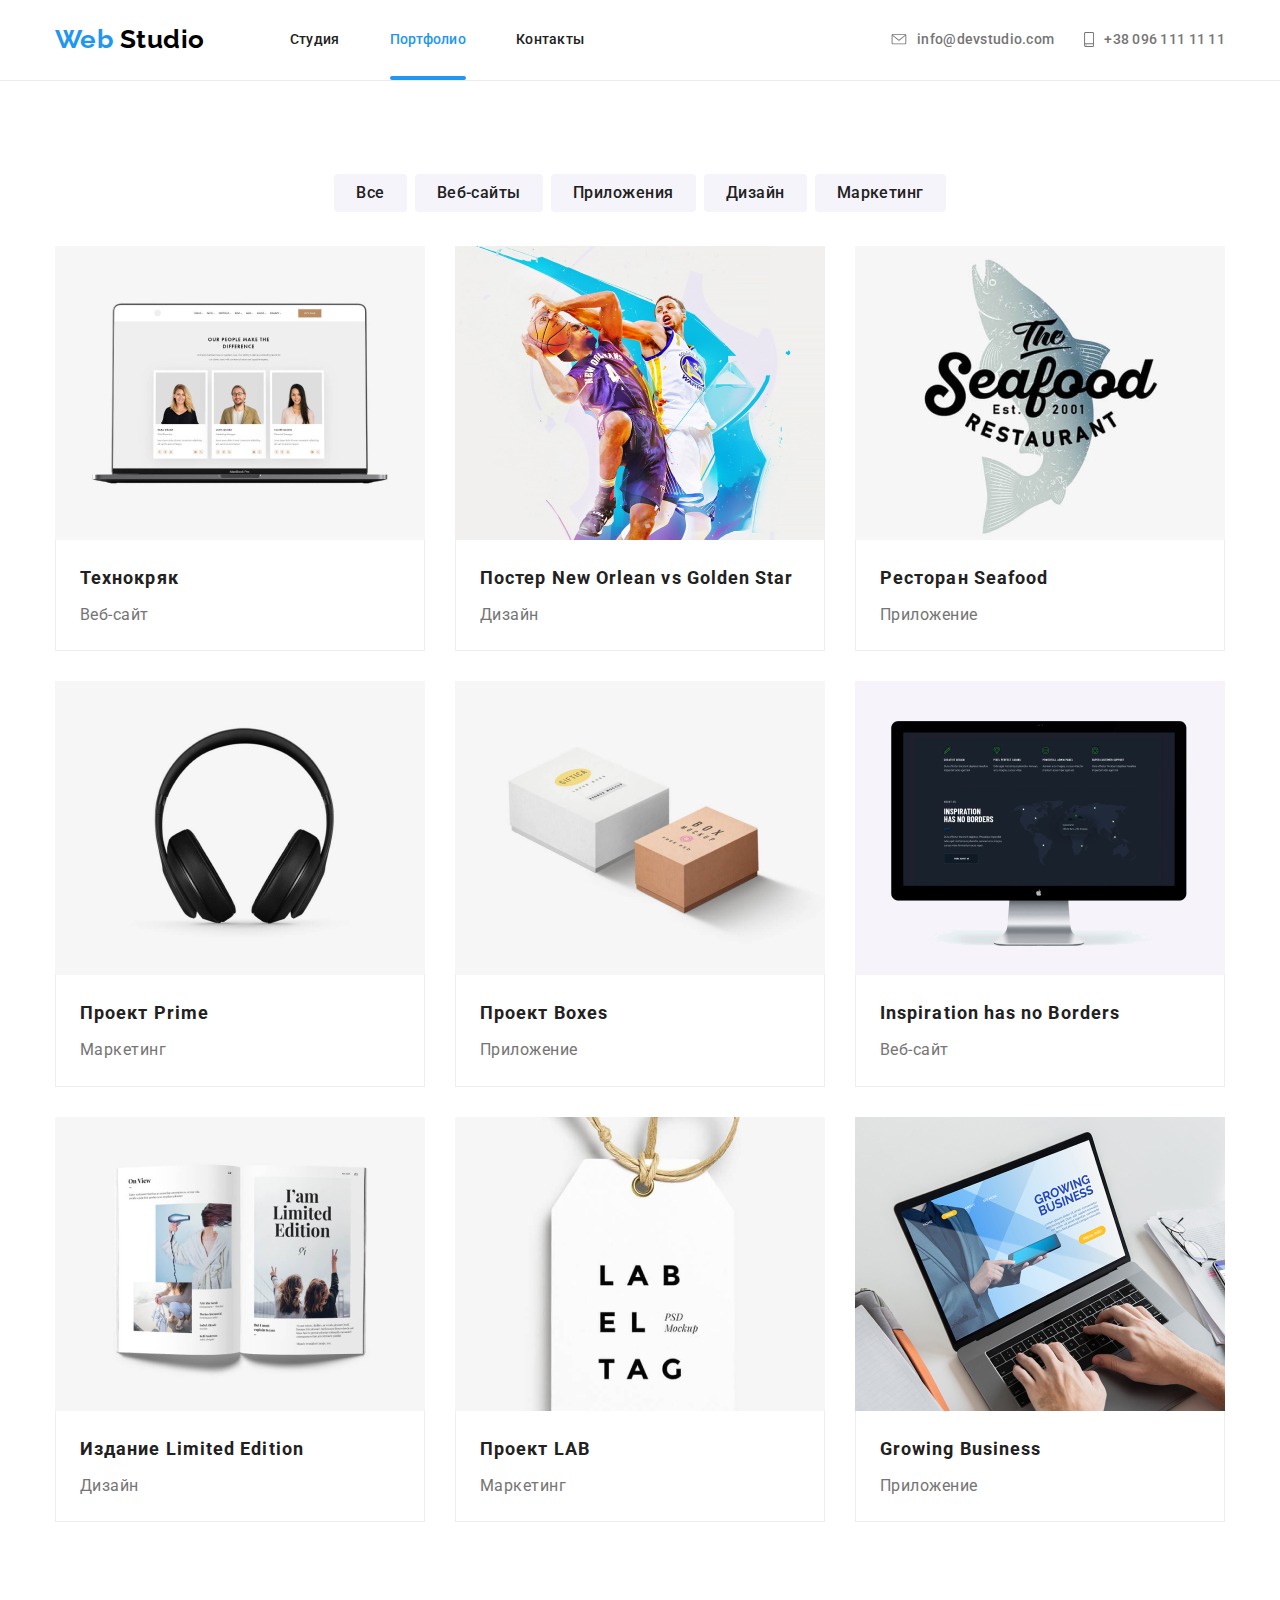
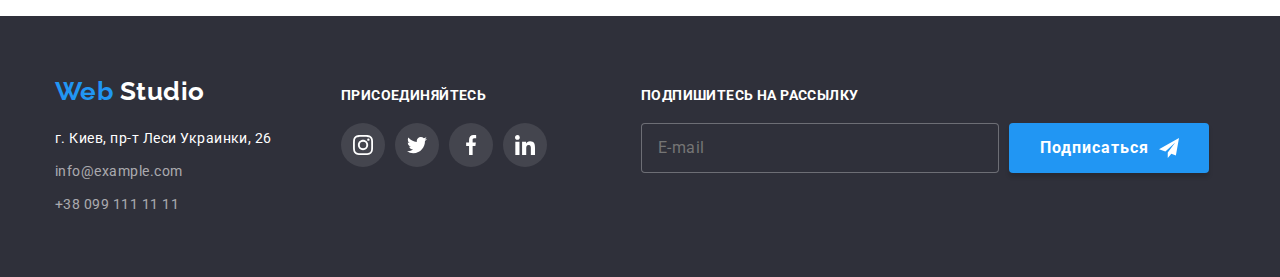
==== portfolio.html @ 64a7876f "Добавляет файлы проекта" ====
<!DOCTYPE html>
<html lang="ru">
  <head>
    <meta charset="UTF-8" />
    <meta name="viewport" content="width=device-width, initial-scale=1.0" />
    <title lang="en">Markup homework6</title>
    <link
      href="https://fonts.googleapis.com/css2?family=Raleway:wght@700&family=Roboto:wght@400;500;700;900&display=swap"
      rel="stylesheet"
    />
    <link
      rel="stylesheet"
      href="https://cdnjs.cloudflare.com/ajax/libs/modern-normalize/0.6.0/modern-normalize.min.css"
    />
    <link rel="stylesheet" href="css/styles.css" />
  </head>
  <body>
    <!-- Шапка -->
    <header class="head">
      <div class="container section">
        <nav class="main-nav">
          <a href="./index.html" class="logo-head"
            ><span class="logo-decoration">Web</span> Studio</a
          >
          <ul class="menunav list">
            <li class="item">
              <a href="./index.html" class="menunav-links link">Студия</a>
            </li>
            <li class="item">
              <a href="./portfolio.html" class="menunav-links current link"
                >Портфолио</a
              >
            </li>
            <li class="item">
              <a href="" class="menunav-links link">Контакты</a>
            </li>
          </ul>
        </nav>
        <div class="header-util">
          <address class="contacts list">
            <ul class="contacts-list list">
              <li class="contacts-list-item">
                <a
                  class="contacts-links evenlope"
                  href="mailto:info@devstudio.com"
                  lang="en"
                  ><svg class="icon-envelope" width="16" height="11">
                    <use href="./images/sprite.svg#icon-envelope"></use>
                  </svg>
                  info@devstudio.com</a
                >
              </li>
              <li class="contacts-list-item">
                <a class="contacts-links smartphone" href="tel:=380961111111"
                  ><svg class="icon-smartphone" width="10" height="15">
                    <use href="./images/sprite.svg#icon-smartphone"></use>
                  </svg>
                  +38 096 111 11 11</a
                >
              </li>
            </ul>
          </address>
        </div>
      </div>
    </header>

    <main>
      <!--Портфолио-->
      <!-- Набор кнопок фильтра -->
      <section class="portfolio-section container">
        <h1 hidden>Портфолио</h1>
        <ul class="filter-list list">
          <li class="filter-list-item">
            <button type="button" class="button-filter-secondary">Все</button>
          </li>
          <li class="filter-list-item">
            <button type="button" class="button-filter-secondary">
              Веб-сайты
            </button>
          </li>
          <li class="filter-list-item">
            <button type="button" class="button-filter-secondary">
              Приложения
            </button>
          </li>
          <li class="filter-list-item">
            <button type="button" class="button-filter-secondary">
              Дизайн
            </button>
          </li>
          <li class="filter-list-item">
            <button type="button" class="button-filter-secondary">
              Маркетинг
            </button>
          </li>
        </ul>
        <!-- Карточки портфолио -->
        <ul class="portfolio list">
          <li class="portfolio-item">
            <a class="portfolio-item-link" href=""
              ><div class="portfolio-item-img-description">
                <img
                  class="portfolio-item-img"
                  src="./images/portfolio/project1.jpg"
                  alt="Изображение ноутбука"
                  width="370"
                  height="294"
                />
                <p class="portfolio-description">
                  Технокряк это современная площадка распространения
                  коронавируса. Компании используют эту платформу для цифрового
                  шпионажа и атак на защищённые сервера конкурентов.
                </p>
              </div>
              <div class="border-box">
                <h2 class="portfolio-title">Технокряк</h2>
                <p class="portfolio-text">Веб-сайт</p>
              </div>
            </a>
          </li>
          <li class="portfolio-item">
            <a class="portfolio-item-link" href=""
              ><div class="portfolio-item-img-description">
                <img
                  class="portfolio-item-img"
                  src="./images/portfolio/project2.jpg"
                  alt="Постер с баскетболистами"
                  width="370"
                  height="294"
                />
                <p class="portfolio-description">
                  Технокряк это современная площадка распространения
                  коронавируса. Компании используют эту платформу для цифрового
                  шпионажа и атак на защищённые сервера конкурентов.
                </p>
              </div>

              <div class="border-box">
                <h2 class="portfolio-title">
                  Постер <span lang="en">New Orlean vs Golden Star</span>
                </h2>
                <p class="portfolio-text">Дизайн</p>
              </div>
            </a>
          </li>
          <li class="portfolio-item">
            <a class="portfolio-item-link" href="">
              <div class="portfolio-item-img-description">
                <img
                  class="portfolio-item-img"
                  src="./images/portfolio/project3.jpg"
                  alt="Лого рыбного ресторана"
                  width="370"
                  height="294"
                />
                <p class="portfolio-description">
                  Технокряк это современная площадка распространения
                  коронавируса. Компании используют эту платформу для цифрового
                  шпионажа и атак на защищённые сервера конкурентов.
                </p>
              </div>

              <div class="border-box">
                <h2 class="portfolio-title">
                  Ресторан <span lang="en">Seafood</span>
                </h2>
                <p class="portfolio-text">Приложение</p>
              </div>
            </a>
          </li>
          <li class="portfolio-item">
            <a class="portfolio-item-link" href=""
              ><div class="portfolio-item-img-description">
                <img
                  class="portfolio-item-img"
                  src="./images/portfolio/project4.jpg"
                  alt="Изображение наушников"
                  width="370"
                  height="294"
                />
                <p class="portfolio-description">
                  Технокряк это современная площадка распространения
                  коронавируса. Компании используют эту платформу для цифрового
                  шпионажа и атак на защищённые сервера конкурентов.
                </p>
              </div>
              <div class="border-box">
                <h2 class="portfolio-title">
                  Проект <span lang="en">Prime</span>
                </h2>
                <p class="portfolio-text">Маркетинг</p>
              </div>
            </a>
          </li>
          <li class="portfolio-item">
            <a class="portfolio-item-link" href=""
              ><div class="portfolio-item-img-description">
                <img
                  class="portfolio-item-img"
                  src="./images/portfolio/project5.jpg"
                  alt="Изображение коробок"
                  width="370"
                  height="294"
                />
                <p class="portfolio-description">
                  Технокряк это современная площадка распространения
                  коронавируса. Компании используют эту платформу для цифрового
                  шпионажа и атак на защищённые сервера конкурентов.
                </p>
              </div>

              <div class="border-box">
                <h2 class="portfolio-title">
                  Проект <span lang="en">Boxes</span>
                </h2>
                <p class="portfolio-text">Приложение</p>
              </div>
            </a>
          </li>
          <li class="portfolio-item">
            <a class="portfolio-item-link" href=""
              ><div class="portfolio-item-img-description">
                <img
                  class="portfolio-item-img"
                  src="./images/portfolio/project6.jpg"
                  alt="Изображение монитора"
                  width="370"
                  height="294"
                />
                <p class="portfolio-description">
                  Технокряк это современная площадка распространения
                  коронавируса. Компании используют эту платформу для цифрового
                  шпионажа и атак на защищённые сервера конкурентов.
                </p>
              </div>
              <div class="border-box">
                <h2 class="portfolio-title">
                  <span lang="en">Inspiration has no Borders</span>
                </h2>
                <p class="portfolio-text">Веб-сайт</p>
              </div>
            </a>
          </li>
          <li class="portfolio-item">
            <a class="portfolio-item-link" href=""
              ><div class="portfolio-item-img-description">
                <img
                  class="portfolio-item-img"
                  src="./images/portfolio/project7.jpg"
                  alt="Изображение журнала"
                  width="370"
                  height="294"
                />
                <p class="portfolio-description">
                  Технокряк это современная площадка распространения
                  коронавируса. Компании используют эту платформу для цифрового
                  шпионажа и атак на защищённые сервера конкурентов.
                </p>
              </div>

              <div class="border-box">
                <h2 class="portfolio-title">
                  Издание <span lang="en">Limited Edition</span>
                </h2>
                <p class="portfolio-text">Дизайн</p>
              </div>
            </a>
          </li>
          <li class="portfolio-item">
            <a class="portfolio-item-link" href=""
              ><div class="portfolio-item-img-description">
                <img
                  class="portfolio-item-img"
                  src="./images/portfolio/project8.jpg"
                  alt="Изображение ярлыка"
                  width="370"
                  height="294"
                />
                <p class="portfolio-description">
                  Технокряк это современная площадка распространения
                  коронавируса. Компании используют эту платформу для цифрового
                  шпионажа и атак на защищённые сервера конкурентов.
                </p>
              </div>

              <div class="border-box">
                <h2 class="portfolio-title">
                  Проект <span lang="en">LAB</span>
                </h2>
                <p class="portfolio-text">Маркетинг</p>
              </div>
            </a>
          </li>
          <li class="portfolio-item">
            <a class="portfolio-item-link" href=""
              ><div class="portfolio-item-img-description">
                <img
                  class="portfolio-item-img"
                  src="./images/portfolio/project9.jpg"
                  alt="Человек печатающий на ноутбуке"
                  width="370"
                  height="294"
                />
                <p class="portfolio-description">
                  Технокряк это современная площадка распространения
                  коронавируса. Компании используют эту платформу для цифрового
                  шпионажа и атак на защищённые сервера конкурентов.
                </p>
              </div>

              <div class="border-box">
                <h2 class="portfolio-title">
                  <span lang="en">Growing Business</span>
                </h2>
                <p class="portfolio-text">Приложение</p>
              </div>
            </a>
          </li>
        </ul>
      </section>
    </main>
    <!--Футтер-->
    <footer class="footer">
      <div class="footer-nav container section">
        <div class="footer-contacts-block">
          <a href="./index.html" class="logo-footer"
            ><span class="logo-decoration">Web</span> Studio</a
          >
          <address class="contacts-footer">
            <ul class="contacts-footer-list list">
              <li class="contacts-footer-list-item">
                <a href="https://goo.gl/maps/6xq8Gzf84UrhbULt7" class="map-link"
                  >г. Киев, пр-т Леси Украинки, 26</a
                >
              </li>
              <li class="contacts-footer-list-item">
                <a href="mailto:info@example.com" class="mail-footer"
                  >info@example.com</a
                >
              </li>
              <li class="contacts-footer-list-item">
                <a href="tel:+380991111111" class="phone-footer"
                  >+38 099 111 11 11</a
                >
              </li>
            </ul>
          </address>
        </div>
        <div class="join_us">
          <b class="join_us-title">ПРИСОЕДИНЯЙТЕСЬ</b>
          <ul class="footer-socials list">
            <li class="footer-socials-item">
              <a
                class="footer-socials-item-link"
                href=""
                aria-label="Иконка инстаграма"
                ><svg class="icon_footer">
                  <use href="./images/sprite.svg#icon-insta_footer"></use>
                </svg>
              </a>
            </li>
            <li class="footer-socials-item">
              <a
                class="footer-socials-item-link"
                href=""
                aria-label="Иконка твиттера"
                ><svg class="icon_footer">
                  <use href="./images/sprite.svg#icon-twitter_footer"></use>
                </svg>
              </a>
            </li>
            <li class="footer-socials-item">
              <a
                class="footer-socials-item-link"
                href=""
                aria-label="Иконка фейсбука"
                ><svg class="icon_footer">
                  <use href="./images/sprite.svg#icon-facebook"></use>
                </svg>
              </a>
            </li>
            <li class="footer-socials-item">
              <a
                class="footer-socials-item-link"
                href=""
                aria-label="Иконка линкедина"
                ><svg class="icon_footer">
                  <use href="./images/sprite.svg#icon-linkedin_footer"></use>
                </svg>
              </a>
            </li>
          </ul>
        </div>
        <div class="subscribe">
          <b class="subscribe-title">Подпишитесь на рассылку</b>
          <div class="form-field">
            <form action="">
              <input
                class="form-field-input"
                type="email"
                name="email"
                placeholder="E-mail"
              /><label for=""></label>
            </form>
            <button type="submit" class="button-footer">
              Подписаться<svg class="icon-icon_send">
                <use href="./images/sprite.svg#icon-icon_send"></use>
              </svg>
            </button>
          </div>
        </div>
      </div>
    </footer>
  </body>
</html>
---- css/styles.css ----
html {
  box-sizing: border-box;
}

*,
*::before,
*::after {
  box-sizing: inherit;
}

:root {
  --main-font: 'Roboto', sans-serif;
  --second-font: 'Raleway', sans-serif;
  --primary-text-color: #757575;
  --primary-title-color: #212121;
  --accent-color: #2196f3;
  --primary-white-color: #ffffff;
  --footer-background-color: #2f303a;
  --secondary-white-color: #f5f4fa;
  --main-black-color: #000000;
  --footer-links-color: rgba(255, 255, 255, 0.6);
  --secondaty-accent-color: #188ce8;
  --text-background-color: rgba(47, 48, 58, 0.8);
  --socials-main-color: #afb1b8;
  --primary-background-color: #e5e5e5;
  --portfolio-card-border-color: #eeeeee;
  --hero-gradient-color: rgba(47, 48, 58, 0.8);
  --header-border-color: #ececec;

  --max-width: 1200px;
}

body {
  background-color: var(--primary-white-color);
  color: var(--primary-text-color);
  font-family: var(--main-font);
  letter-spacing: 0.03em;
}

/* обнуление стилей */

a:active,
a:focus {
  outline: none;
}

input,
textarea,
button {
  outline: none;
}
input:active,
textarea:active {
  outline: none;
}
:focus {
  outline: none;
}

h1,
h2,
h3,
h4,
h5,
h6,
p {
  padding: 0;
  margin: 0;
}

img {
  display: block;
  max-width: 100%;
  height: auto;
}

.list {
  list-style: none;
  margin: 0px;
  padding: 0px;
}
.link {
  text-decoration: none;
  display: block;
}

textarea {
  resize: none;
}

label {
  display: block;
}

/* Контейнер */
.container {
  width: 1200px;
  margin-left: auto;
  margin-right: auto;
  padding-left: 15px;
  padding-right: 15px;
}
/* cекция */
.section {
  padding-top: 94px;
  padding-bottom: 94px;

  margin-left: auto;
  margin-right: auto;
}

/* оформление шапки */

.logo-head,
.logo-decoration {
  font-family: var(--second-font);
  font-weight: bold;
  font-size: 26px;
  line-height: 1.2;
  color: var(--main-black-color);
}

.head .container {
  display: flex;
  align-items: center;
  justify-content: space-between;
}

.logo-head {
  margin-right: 85px;
}

.logo-decoration {
  color: var(--accent-color);
}

/* оформление навигации сайта */
.main-no-border {
  border: 0px;
}

header {
  color: var(--main-font-color);
  border-bottom: 1px solid var(--header-border-color);
}

header .section {
  padding-top: 0px;
  padding-bottom: 0px;
}

.main-nav,
.menunav {
  display: flex;
  align-items: center;
  /* justify-content: space-around; */
}

.menunav .item:not(:last-child) {
  margin-right: 50px;
}

.header-util {
  display: flex;
}

.contacts-list {
  display: flex;
}

.contacts-list-item:not(:last-child) {
  margin-right: 30px;
}

.menunav-links,
.contacts-links {
  position: relative;

  padding-top: 32px;
  padding-bottom: 32px;

  font-style: normal;
  color: var(--primary-title-color);
  font-weight: 500;
  font-size: 14px;
  line-height: 1.14;
  letter-spacing: 0.02em;

  transition: color 250ms cubic-bezier(0.4, 0, 0.2, 1);
}

.contacts-links {
  display: flex;
  align-items: center;
}

.icon-smartphone {
  margin-right: 10px;
  fill: var(--primary-text-color);

  transition: fill 250ms cubic-bezier(0.4, 0, 0.2, 1);
}

.icon-envelope {
  margin-right: 10px;
  fill: var(--primary-text-color);

  transition: fill 250ms cubic-bezier(0.4, 0, 0.2, 1);
}

/* Оформление интерактивных элементов */
.menunav .menunav-links:hover,
.menunav .menunav-links:focus,
.menunav .menunav-links.current,
.contacts .contacts-links:focus,
.contacts .contacts-links:hover,
.contacts-links:hover .icon-smartphone,
.contacts-links:focus .icon-smartphone,
.contacts-links:hover .icon-envelope,
.contacts-links:focus .icon-envelope {
  color: var(--accent-color);
  fill: var(--accent-color);
}

.team-socials-item-link:hover,
.team-socials-item-link:focus,
.footer-socials-item-link:hover,
.footer-socials-item-link:focus {
  background-color: var(--accent-color);
}

/* линия под активной страницей */

.current::after {
  position: absolute;
  bottom: 0;

  content: '';
  display: block;
  width: 100%;

  /* margin-top: 28px; */

  height: 4px;
  border-radius: 2px;
  background-color: var(--accent-color);
}

/* оформление списка контактов */
.contacts-links {
  color: var(--primary-text-color);
}

/* Оформление основной страницы */
/* Секция Герой */

/* Картинка Герой */
.hero {
  padding-top: 200px;
  padding-bottom: 200px;
  max-width: 1600px;
  height: 600px;
  margin-left: auto;
  margin-right: auto;
  /* text-align: center; */
  /* outline: 1px solid black; */

  background-image: linear-gradient(
      to right,
      var(--hero-gradient-color),
      var(--hero-gradient-color)
    ),
    url('../images/hero-image.jpg');
  background-size: cover;
  background-repeat: no-repeat;
  background-position: center;

  /* text-align: center; */
}

/* .hero .container {
  padding-top: 200px;
  padding-bottom: 200px;
} */

.hero .button {
  display: block;
  padding-top: 10px;
  padding-right: 32px;
  padding-bottom: 10px;
  padding-left: 32px;
  margin-right: auto;
  margin-left: auto;
  border-width: 0px;
  border-radius: 4px;

  font-weight: 700;
  font-size: 16px;
  line-height: 1.88;
  text-align: center;
  letter-spacing: 0.06em;
  background-color: var(--accent-color);
  color: var(--primary-white-color);
  box-shadow: 0px 4px 4px rgba(0, 0, 0, 0.15);
  cursor: pointer;
  transition: background-color 250ms cubic-bezier(0.4, 0, 0.2, 1);
}
.hero .button:hover,
.hero .button:focus {
  background-color: var(--secondaty-accent-color);
}

.hero-title {
  /* padding-top: 200px; */
  width: 696px;
  margin-left: auto;
  margin-right: auto;
  margin-bottom: 30px;

  font-weight: 900;
  font-size: 44px;
  line-height: 1.4;
  text-align: center;
  letter-spacing: 0.06em;
  text-transform: uppercase;
  color: #ffffff;
}

/* Модалка и бэкдроп*/

.backdrop.is-hidden {
  opacity: 0;
  visibility: hidden;
  pointer-events: none;
  transform: translateY(100%);
}

.backdrop {
  position: fixed;
  top: 0;
  left: 0;
  z-index: 9999;

  visibility: visible;
  width: 100%;
  height: 100%;
  background: rgba(0, 0, 0, 0.2);
  transform: translateY(0);

  transition: opacity 250ms cubic-bezier(0.4, 0, 0.2, 1),
    visibility 250ms cubic-bezier(0.4, 0, 0.2, 1),
    transform 550ms cubic-bezier(0.4, 0, 0.2, 1);
}

.modal {
  position: absolute;
  top: 50%;
  left: 50%;
  transform: translate(-50%, -50%);

  padding-top: 40px;
  padding-bottom: 40px;
  padding-left: 40px;
  padding-right: 40px;
  width: 528px;

  box-shadow: 0px 1px 3px rgba(0, 0, 0, 0.12), 0px 1px 1px rgba(0, 0, 0, 0.14),
    0px 2px 1px rgba(0, 0, 0, 0.2);
  border-radius: 4px;
  background-color: var(--primary-white-color);
}

.modal__invite {
  margin-bottom: 30px;

  display: block;
  font-style: normal;
  font-weight: bold;
  font-size: 20px;
  line-height: 1.15;
  text-align: center;
  letter-spacing: 0.03em;

  color: var(--primary-title-color);
}

.connection {
  display: flex;
  flex-wrap: wrap;
}

.connection__input {
  width: 448px;
  height: 40px;
  padding-left: 42px;

  border: 1px solid rgba(33, 33, 33, 0.2);
  border-radius: 4px;

  /* transition: outline-color 250ms cubic-bezier(0.4, 0, 0.2, 1); */
}

.connection__field {
  position: relative;
  margin-bottom: 28px;
}

.connection__label {
  position: absolute;
  top: 50%;
  left: 42px;
  transform: translateY(-50%);

  /* font-size: 12px;
  line-height: 1.16;
  letter-spacing: 0.01em; */

  transition: transform 250ms cubic-bezier(0.4, 0, 0.2, 1);
}

.connection__icon {
  width: 18px;
  height: 18px;
  position: absolute;
  top: 50%;
  left: 16px;
  transform: translateY(-50%);
  margin-right: 8px;
}

.connection__textarea {
  position: relative;
  margin-bottom: 28px;
}

.connection__label-textarea {
  position: absolute;
  top: 12px;
  left: 16px;

  transition: transform 250ms cubic-bezier(0.4, 0, 0.2, 1);
}

.connection__textarea-input {
  width: 448px;
  height: 120px;

  padding-left: 16px;
  padding-right: 16px;
  padding-top: 12px;
  padding-bottom: 12px;

  border: 1px solid rgba(33, 33, 33, 0.2);
  border-radius: 4px;
}

.connection__link {
  font-size: 14px;
  line-height: 1.71;

  margin-left: 4px;

  letter-spacing: 0.03em;
  text-decoration-line: underline;

  color: var(--accent-color);
}

/* .form-field-modal {
  display: flex;
  flex-wrap: nowrap;
  align-items: center;
} */

/* Чекбокс вижуали хайден */
.checkbox__input {
  position: absolute;
  width: 1px;
  height: 1px;
  margin: -1px;
  border: 0;
  padding: 0;
  overflow: hidden;
  clip: rect(0 0 0 0);
}

.checkbox {
  display: flex;
  align-items: center;

  margin-bottom: 30px;
  padding-left: 20px;

  font-size: 14px;
  line-height: 1.71;

  letter-spacing: 0.03em;
}

.checkbox__custom {
  position: absolute;
  width: 16px;
  height: 15px;
  margin-left: -20px;
  border: 2px solid var(--main-black-color);
  border-radius: 2px;
  cursor: pointer;

  transition: background-color 250ms cubic-bezier(0.4, 0, 0.2, 1);
}

.modal__button-close {
  position: absolute;
  top: 8px;
  right: 8px;

  display: flex;
  align-items: center;
  padding: 0;

  width: 30px;
  height: 30px;
  border-radius: 50%;
  background-color: var(--primary-white-color);
  border: 1px solid rgba(0, 0, 0, 0.1);
  cursor: pointer;
}

.modal__icon {
  width: 18px;
  height: 18px;
  margin: auto;

  transition: fill 250ms cubic-bezier(0.4, 0, 0.2, 1);
}

/* интерактивные элементы в модалке */

.modal__button-close:hover .modal__icon,
.modal__button-close:focus .modal__icon {
  fill: var(--accent-color);
}

.connection__input:focus-within,
.connection__textarea-input:focus-within {
  border-color: var(--accent-color);
}

.connection__field:focus-within > .connection__label,
.connection__input:not(:placeholder-shown) + .connection__label,
.connection__textarea:focus-within > .connection__label-textarea,
.connection__textarea-input:not(:placeholder-shown)
  + .connection__label-textarea {
  color: var(--accent-color);

  transform: translate(-24px, -42px);

  font-size: 12px;
  line-height: 1.16;
  letter-spacing: 0.01em;
}

.connection__textarea:focus-within > .connection__label-textarea,
.connection__textarea-input:not(:placeholder-shown)
  + .connection__label-textarea {
  color: var(--accent-color);
  transform: translate(-1px, -33px);

  font-size: 12px;
  line-height: 1.16;
  letter-spacing: 0.01em;
}

.connection__field:focus-within .connection__icon {
  fill: var(--accent-color);
}

.checkbox__input:checked + .checkbox__custom {
  background-color: var(--accent-color);
  background-image: url(../images/icon-check.svg);
  background-size: contain;
  background-repeat: no-repeat;
  border: 2px solid var(--accent-color);
  background-position: center;
}

/* Секция преимуществ */

.advantages-list {
  display: flex;
  align-items: stretch;
  flex-wrap: wrap;
}

.advantages-item {
  width: 270px;
}

.advantages-util {
  display: flex;
  height: 120px;
  background-color: var(--secondary-white-color);
  justify-content: center;
  align-items: center;
  border-radius: 4px;

  margin-bottom: 30px;
}

.icon-advantages {
  width: 70px;
  height: 70px;
}

.advantages-item:not(:last-child) {
  margin-right: 30px;
}

.advantages-title {
  margin-bottom: 10px;

  font-weight: bold;
  font-size: 14px;
  line-height: 1.14;
  text-transform: uppercase;
  color: var(--primary-title-color);
}

.advantages-text {
  font-size: 14px;
  line-height: 1.7;
  color: var(--primary-text-color);
}
/* Секция "Чем мы занимаемся */

.job.section {
  padding-top: 0px;
}

.job-list {
  display: flex;
  /* justify-content: space-between; */
}

.job-list-item:not(:last-child) {
  margin-right: 30px;
}

.job-list-item {
  position: relative;

  width: 370px;
}

.job-title {
  margin-bottom: 50px;

  font-weight: bold;
  font-size: 36px;
  line-height: 1.17;
  text-align: center;
  color: var(--primary-title-color);
}

.job-description {
  position: absolute;
  bottom: 0;

  width: 100%;
  height: 70px;

  display: inline-flex;
  justify-content: center;
  align-items: center;

  font-weight: bold;
  font-size: 14px;
  line-height: 1.14;
  text-align: center;
  text-transform: uppercase;
  color: var(--primary-white-color);
  background-color: var(--text-background-color);
}

/* Секция наша Команда */

.team.section {
  background-color: var(--secondary-white-color);
}

.container .team {
  display: flex;
}

.team-list {
  display: flex;
  /* justify-content: space-between; */
}

.team-list-item {
  padding-bottom: 24px;

  border-radius: 0px 0px 4px 4px;
  box-shadow: 0px 2px 1px rgba(0, 0, 0, 0.2), 0px 1px 1px rgba(0, 0, 0, 0.14),
    0px 1px 3px rgba(0, 0, 0, 0.12);
  background-color: var(--primary-white-color);
}

.team-list-item > img {
  margin-bottom: 30px;
}

.team-list-item:not(:last-child) {
  margin-right: 30px;
}

/* Заголовок */
.team-main-title {
  margin-bottom: 50px;

  font-weight: bold;
  font-size: 36px;
  line-height: 1.17;
  text-align: center;
  color: var(--primary-title-color);
}

/* Имена команды */
.team-title {
  margin-bottom: 10px;

  font-weight: 500;
  font-size: 16px;
  line-height: 1.19;
  text-align: center;
  color: var(--primary-title-color);
}
/* Должности */
.team-text {
  margin-bottom: 16px;

  font-size: 16px;
  line-height: 1.19;
  text-align: center;
  color: var(--primary-text-color);
}
/* Соц сети */

.team-socials-item:not(:last-child) {
  margin-right: 10px;
}

.team-socials {
  display: flex;
  justify-content: center;
}

.team-socials-item-link {
  display: flex;
  justify-content: center;
  align-items: center;
  width: 44px;
  height: 44px;
  border-radius: 50%;
  background-color: var(--primary-white-color);

  transition: background-color 250ms cubic-bezier(0.4, 0, 0.2, 1);
}

.icon-socials-team {
  width: 20px;
  height: 20px;
  fill: var(--socials-main-color);

  transition: fill 250ms cubic-bezier(0.4, 0, 0.2, 1);
}

.team-socials-item-link:hover .icon-socials-team {
  fill: var(--primary-white-color);
}

.team-socials a {
  color: var(--socials-main-color);
}

/* Секция постоянные клиенты */

.container .clients {
  display: flex;
}

.clients-list {
  display: flex;
  justify-content: space-between;
}

.clients-list-item {
  display: flex;
  justify-content: center;
  align-items: center;

  width: 170px;
  height: 90px;
  box-sizing: border-box;
  /* border: 1px solid var(--socials-main-color);
  border-radius: 4px;

  transition: border-color 250ms cubic-bezier(0.4, 0, 0.2, 1); */
}

.clients-list-item-link:hover {
  border: 1px solid var(--accent-color);
  border-radius: 4px;
}

.clients-list-item:hover .client_logo,
.clients-list-item:focus .client_logo {
  fill: var(--accent-color);
}

.clients-list-item:not(:last-child) {
  margin-right: 30px;
}

.clients-list-item-link {
  display: flex;
  justify-content: center;
  align-items: center;
  width: 170px;
  height: 90px;

  border: 1px solid var(--socials-main-color);
  border-radius: 4px;

  transition: border-color 250ms cubic-bezier(0.4, 0, 0.2, 1);
}

.client_logo {
  fill: var(--socials-main-color);

  transition: fill 250ms cubic-bezier(0.4, 0, 0.2, 1);
}

.clients-title {
  margin-bottom: 50px;

  font-weight: bold;
  font-size: 36px;
  line-height: 1.17;
  text-align: center;
  color: var(--primary-title-color);
}

/* Подвал */

.footer {
  background: var(--footer-background-color);
}

footer div {
  vertical-align: top;
}

footer div.section {
  padding-top: 60px;
  padding-bottom: 60px;
}

.footer-nav {
  display: flex;
  align-items: baseline;
  padding-right: 15px;
  padding-left: 15px;
}

.footer-contacts-block {
  /* width: 231px; */
  margin-right: 69px;
}

.contacts-footer-list-item:not(:last-child) {
  margin-bottom: 9px;
}

.mail-footer,
.phone-footer,
.map-link {
  display: block;

  font-style: normal;
  font-size: 14px;
  line-height: 1.7;
  color: rgba(255, 255, 255, 0.6);
}

.phone-footer {
  color: var(--footer-links-color);
}

.logo-footer {
  margin-bottom: 20px;

  font-family: var(--second-font);
  font-weight: bold;
  font-size: 26px;
  line-height: 1.2;
  color: #ffffff;
  text-decoration: none;
  display: block;
}
.map-link {
  color: #ffffff;
}

.join_us {
  /* width: 206px; */
  margin-right: 94px;
}

.join_us-title,
.subscribe-title {
  display: block;
  margin-bottom: 20px;

  font-family: var(--main-font);
  font-weight: bold;
  font-size: 14px;
  line-height: 16px;
  letter-spacing: 0.03em;
  text-transform: uppercase;

  color: #ffffff;
}

.footer-socials {
  display: flex;
  justify-content: space-between;
}
.footer-socials-item:not(:last-child) {
  margin-right: 10px;
}

/* иконки соц-сетей */
.footer-socials-item-link {
  display: flex;
  justify-content: center;
  align-items: center;
  width: 44px;
  height: 44px;
  border-radius: 50%;
  background-color: rgba(255, 255, 255, 0.1);

  transition: background-color 250ms cubic-bezier(0.4, 0, 0.2, 1);
}

.icon_footer {
  width: 20px;
  height: 20px;
  fill: var(--primary-white-color);
}
/* Дивчик форма подписки */

/* .subscribe {
  display: flex;
} */
.form-field {
  display: flex;
}

.form-field-input {
  margin-right: 10px;
  width: 358px;
  height: 50px;
  padding-top: 15px;
  padding-right: 16px;
  padding-bottom: 15px;
  padding-left: 16px;

  border: 1px solid rgba(255, 255, 255, 0.3);
  border-radius: 4px;
  background-color: var(--footer-background-color);

  font-size: 16px;
  line-height: 1.25;
  align-items: center;
  letter-spacing: 0.03em;

  color: rgba(255, 255, 255, 0.6);
}

.icon-icon_send {
  /* align-self: flex-end; */
  margin-left: 10px;
  width: 20px;
  height: 20px;
  fill: var(--primary-white-color);
}

/* Оформление портфолио */

.portfolio-item-img {
  display: block;
}

.portfolio-item-link {
  display: block;
}

.portfolio-section {
  padding-top: 93px;
  padding-bottom: 94px;
  /* padding-right: 15px;
  padding-left: 15px; */
}

.portfolio {
  display: flex;
  flex-wrap: wrap;
}

.portfolio-item {
  /* width: 370px; */
  width: calc((100% - 60px) / 3);
  margin-right: 30px;
  margin-bottom: 30px;
}

.border-box {
  padding-top: 20px;
  padding-bottom: 20px;
  padding-left: 24px;
  padding-right: 24px;

  border-left: 1px solid var(--portfolio-card-border-color);
  border-right: 1px solid var(--portfolio-card-border-color);
  border-bottom: 1px solid var(--portfolio-card-border-color);
}

.portfolio-item:hover,
.portfolio-item:focus {
  box-shadow: 1px 4px 6px rgba(0, 0, 0, 0.16), 0px 4px 4px rgba(0, 0, 0, 0.06),
    0px 1px 1px rgba(0, 0, 0, 0.12);
}

.portfolio-item:nth-last-child(-n + 3) {
  margin-bottom: 0px;
}

.portfolio-item:nth-child(3n) {
  margin-right: 0px;
}

.portfolio-title {
  margin-bottom: 4px;
  /* padding-left: 24px;
  padding-right: 24px; */

  font-weight: bold;
  font-size: 18px;
  line-height: 2;
  letter-spacing: 0.06em;
  color: var(--primary-title-color);
}

.portfolio-text {
  /* padding-left: 24px;
  padding-right: 24px;
  padding-bottom: 20px; */

  font-size: 16px;
  line-height: 1.9;
  color: var(--primary-text-color);
}

.filter-list {
  display: flex;
  margin-bottom: 34px;
  justify-content: center;
}

.filter-list-item:not(:last-child) {
  margin-right: 8px;
}

.portfolio-item-img-description {
  position: relative;
  overflow: hidden;
}

.portfolio-description {
  position: absolute;
  top: 0;
  left: 0;
  transform: translateY(100%);

  width: 100%;
  height: 100%;

  padding-top: 63px;
  padding-bottom: 63px;
  padding-right: 24px;
  padding-left: 24px;

  background-color: rgba(33, 150, 243, 0.9);
  color: var(--primary-white-color);
  font-size: 18px;
  line-height: 1.56;
  letter-spacing: 0.03em;
  opacity: 0;

  transition: transform 250ms cubic-bezier(0.4, 0, 0.2, 1),
    opacity 250ms cubic-bezier(0.4, 0, 0.2, 1);
}

.portfolio-item-link:hover .portfolio-description,
.portfolio-item-link:focus .portfolio-description {
  opacity: 1;
  transform: translateY(0%);
}

a {
  text-decoration: none;
}

/* footer b {
  font-weight: bold;
  font-size: 14px;
  line-height: 1.14;
  letter-spacing: 0.03em;
  text-transform: uppercase;
  color: #ffffff;
} */

/* Кнопки */
.button,
.button-footer {
  color: var(--primary-white-color);
  background-color: var(--secondaty-accent-color);
  font-family: inherit;
  font-weight: bold;
  font-size: 16px;
  line-height: 1.87;
  display: inline-flex;
  align-items: center;
  text-align: center;
  letter-spacing: 0.06em;
}
.button-footer {
  display: inline-flex;
  padding-top: 10px;
  padding-bottom: 10px;
  padding-left: 29px;
  padding-right: 28px;

  justify-content: center;

  width: 200px;
  height: 50px;
  background-color: var(--accent-color);
  border: 0px;
  border-radius: 4px;
  box-shadow: 0px 4px 4px rgba(0, 0, 0, 0.15);
  cursor: pointer;
}

/* Кнопки фильтров */
.button-filter,
.button-filter-secondary {
  border-radius: 4px;
  padding-top: 6px;
  padding-left: 22px;
  padding-bottom: 6px;
  padding-right: 22px;
  border: none;

  font-weight: 500;
  font-size: 16px;
  line-height: 1.62;
  text-align: center;
  letter-spacing: 0.03em;
  color: var(--primary-white-color);
  background-color: var(--secondaty-accent-color);
  cursor: pointer;

  transition: background-color 250ms cubic-bezier(0.4, 0, 0.2, 1);
  /* Пока оставить цвета для вторичных кнопок */
}
.button-filter-secondary {
  color: var(--primary-title-color);
  background-color: var(--secondary-white-color);
}
.button-filter:hover,
.button-filter:focus,
.button-filter-secondary:hover,
.button-filter-secondary:focus {
  color: var(--primary-white-color);
  background-color: var(--secondaty-accent-color);
  box-shadow: 0px 2px 2px rgba(0, 0, 0, 0.12), 0px 1px 2px rgba(0, 0, 0, 0.08),
    0px 3px 1px rgba(0, 0, 0, 0.1);
}
.subject {
  display: none;
}
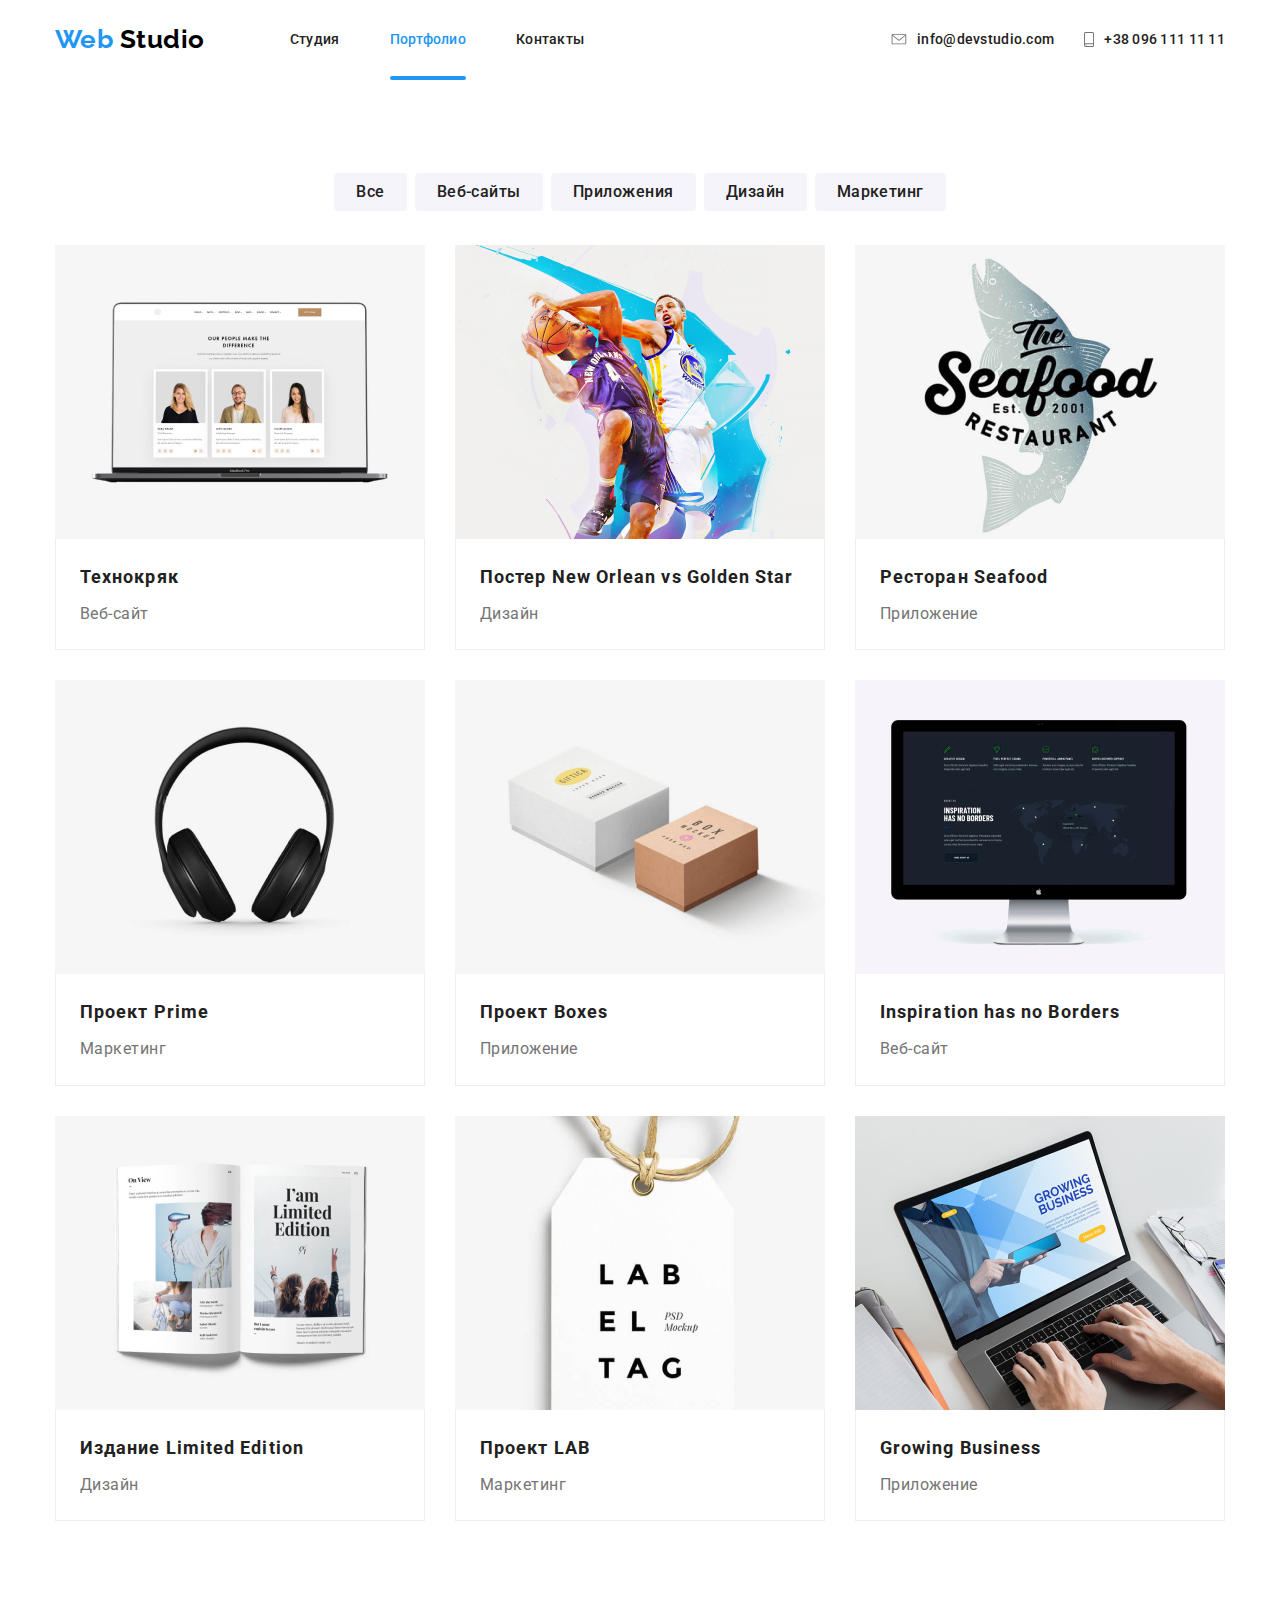
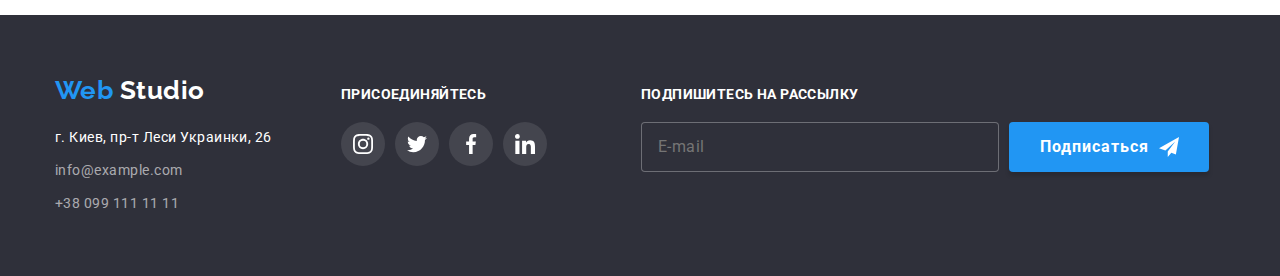
==== commit 468dad9b: "Добавляет scss портфолио" ====
--- a/portfolio.html
+++ b/portfolio.html
@@ -12,7 +12,7 @@
       rel="stylesheet"
       href="https://cdnjs.cloudflare.com/ajax/libs/modern-normalize/0.6.0/modern-normalize.min.css"
     />
-    <link rel="stylesheet" href="css/styles.css" />
+    <link rel="stylesheet" href="css/main.css" />
   </head>
   <body>
     <!-- Шапка -->
--- a/css/main.css
+++ b/css/main.css
@@ -0,0 +1,1014 @@
+@charset "UTF-8";
+html {
+  box-sizing: border-box;
+}
+
+*,
+*::before,
+*::after {
+  box-sizing: inherit;
+}
+
+body {
+  background-color: #ffffff;
+  color: #757575;
+  font-family: "Roboto", sans-serif;
+  letter-spacing: 0.03em;
+}
+
+a:active,
+a:focus {
+  outline: none;
+}
+
+input,
+textarea,
+button {
+  outline: none;
+}
+
+input:active,
+textarea:active {
+  outline: none;
+}
+
+:focus {
+  outline: none;
+}
+
+h1,
+h2,
+h3,
+h4,
+h5,
+h6,
+p {
+  padding: 0;
+  margin: 0;
+}
+
+img {
+  display: block;
+  max-width: 100%;
+  height: auto;
+}
+
+.list {
+  list-style: none;
+  margin: 0px;
+  padding: 0px;
+}
+
+.link {
+  text-decoration: none;
+  display: block;
+}
+
+textarea {
+  resize: none;
+}
+
+label {
+  display: block;
+}
+
+.subject {
+  display: none;
+}
+
+a {
+  text-decoration: none;
+}
+
+/* Контейнер */
+.container {
+  width: 1200px;
+  margin-left: auto;
+  margin-right: auto;
+  padding-left: 15px;
+  padding-right: 15px;
+}
+
+/* cекция */
+.section {
+  padding-top: 94px;
+  padding-bottom: 94px;
+  margin-left: auto;
+  margin-right: auto;
+}
+
+/* Кнопки */
+.button,
+.button-footer {
+  color: #ffffff;
+  background-color: #188ce8;
+  font-family: inherit;
+  font-weight: bold;
+  font-size: 16px;
+  line-height: 1.87;
+  display: inline-flex;
+  align-items: center;
+  text-align: center;
+  letter-spacing: 0.06em;
+}
+
+.button-footer {
+  display: inline-flex;
+  padding-top: 10px;
+  padding-bottom: 10px;
+  padding-left: 29px;
+  padding-right: 28px;
+  justify-content: center;
+  width: 200px;
+  height: 50px;
+  background-color: #2196f3;
+  border: 0px;
+  border-radius: 4px;
+  box-shadow: 0px 4px 4px rgba(0, 0, 0, 0.15);
+  cursor: pointer;
+}
+
+/* Кнопки фильтров */
+.button-filter,
+.button-filter-secondary {
+  border-radius: 4px;
+  padding-top: 6px;
+  padding-left: 22px;
+  padding-bottom: 6px;
+  padding-right: 22px;
+  border: none;
+  font-weight: 500;
+  font-size: 16px;
+  line-height: 1.62;
+  text-align: center;
+  letter-spacing: 0.03em;
+  color: #ffffff;
+  background-color: #188ce8;
+  cursor: pointer;
+  transition: background-color 250ms cubic-bezier(0.4, 0, 0.2, 1);
+  /* Пока оставить цвета для вторичных кнопок */
+}
+
+.button-filter-secondary {
+  color: #212121;
+  background-color: #f5f4fa;
+}
+
+.button-filter:hover,
+.button-filter:focus,
+.button-filter-secondary:hover,
+.button-filter-secondary:focus {
+  color: #ffffff;
+  background-color: #188ce8;
+  box-shadow: 0px 2px 2px rgba(0, 0, 0, 0.12), 0px 1px 2px rgba(0, 0, 0, 0.08), 0px 3px 1px rgba(0, 0, 0, 0.1);
+}
+
+/* Модалка и бэкдроп*/
+.backdrop.is-hidden {
+  opacity: 0;
+  visibility: hidden;
+  pointer-events: none;
+  transform: translateY(100%);
+}
+
+.backdrop {
+  position: fixed;
+  top: 0;
+  left: 0;
+  z-index: 9999;
+  visibility: visible;
+  width: 100%;
+  height: 100%;
+  background: rgba(0, 0, 0, 0.2);
+  transform: translateY(0);
+  transition: opacity 250ms cubic-bezier(0.4, 0, 0.2, 1), visibility 250ms cubic-bezier(0.4, 0, 0.2, 1), transform 550ms cubic-bezier(0.4, 0, 0.2, 1);
+}
+
+.modal {
+  position: absolute;
+  top: 50%;
+  left: 50%;
+  transform: translate(-50%, -50%);
+  padding-top: 40px;
+  padding-bottom: 40px;
+  padding-left: 40px;
+  padding-right: 40px;
+  width: 528px;
+  box-shadow: 0px 1px 3px rgba(0, 0, 0, 0.12), 0px 1px 1px rgba(0, 0, 0, 0.14), 0px 2px 1px rgba(0, 0, 0, 0.2);
+  border-radius: 4px;
+  background-color: #ffffff;
+}
+
+.modal__invite {
+  margin-bottom: 30px;
+  display: block;
+  font-style: normal;
+  font-weight: bold;
+  font-size: 20px;
+  line-height: 1.15;
+  text-align: center;
+  letter-spacing: 0.03em;
+  color: #212121;
+}
+
+.connection {
+  display: flex;
+  flex-wrap: wrap;
+}
+
+.connection__input {
+  width: 448px;
+  height: 40px;
+  padding-left: 42px;
+  border: 1px solid rgba(33, 33, 33, 0.2);
+  border-radius: 4px;
+  /* transition: outline-color 250ms cubic-bezier(0.4, 0, 0.2, 1); */
+}
+
+.connection__field {
+  position: relative;
+  margin-bottom: 28px;
+}
+
+.connection__label {
+  position: absolute;
+  top: 50%;
+  left: 42px;
+  transform: translateY(-50%);
+  /* font-size: 12px;
+  line-height: 1.16;
+  letter-spacing: 0.01em; */
+  transition: transform 250ms cubic-bezier(0.4, 0, 0.2, 1);
+}
+
+.connection__icon {
+  width: 18px;
+  height: 18px;
+  position: absolute;
+  top: 50%;
+  left: 16px;
+  transform: translateY(-50%);
+  margin-right: 8px;
+}
+
+.connection__textarea {
+  position: relative;
+  margin-bottom: 28px;
+}
+
+.connection__label-textarea {
+  position: absolute;
+  top: 12px;
+  left: 16px;
+  transition: transform 250ms cubic-bezier(0.4, 0, 0.2, 1);
+}
+
+.connection__textarea-input {
+  width: 448px;
+  height: 120px;
+  padding-left: 16px;
+  padding-right: 16px;
+  padding-top: 12px;
+  padding-bottom: 12px;
+  border: 1px solid rgba(33, 33, 33, 0.2);
+  border-radius: 4px;
+}
+
+.connection__link {
+  font-size: 14px;
+  line-height: 1.71;
+  margin-left: 4px;
+  letter-spacing: 0.03em;
+  text-decoration-line: underline;
+  color: #2196f3;
+}
+
+/* .form-field-modal {
+  display: flex;
+  flex-wrap: nowrap;
+  align-items: center;
+} */
+/* Чекбокс вижуали хайден */
+.checkbox__input {
+  position: absolute;
+  width: 1px;
+  height: 1px;
+  margin: -1px;
+  border: 0;
+  padding: 0;
+  overflow: hidden;
+  clip: rect(0 0 0 0);
+}
+
+.checkbox {
+  display: flex;
+  align-items: center;
+  margin-bottom: 30px;
+  padding-left: 20px;
+  font-size: 14px;
+  line-height: 1.71;
+  letter-spacing: 0.03em;
+}
+
+.checkbox__custom {
+  position: absolute;
+  width: 16px;
+  height: 15px;
+  margin-left: -20px;
+  border: 2px solid #000000;
+  border-radius: 2px;
+  cursor: pointer;
+  transition: background-color 250ms cubic-bezier(0.4, 0, 0.2, 1);
+}
+
+.modal__button-close {
+  position: absolute;
+  top: 8px;
+  right: 8px;
+  display: flex;
+  align-items: center;
+  padding: 0;
+  width: 30px;
+  height: 30px;
+  border-radius: 50%;
+  background-color: #ffffff;
+  border: 1px solid rgba(0, 0, 0, 0.1);
+  cursor: pointer;
+}
+
+.modal__icon {
+  width: 18px;
+  height: 18px;
+  margin: auto;
+  transition: fill 250ms cubic-bezier(0.4, 0, 0.2, 1);
+}
+
+/* интерактивные элементы в модалке */
+.modal__button-close:hover .modal__icon,
+.modal__button-close:focus .modal__icon {
+  fill: #2196f3;
+}
+
+.connection__input:focus-within,
+.connection__textarea-input:focus-within {
+  border-color: #2196f3;
+}
+
+.connection__field:focus-within > .connection__label,
+.connection__input:not(:placeholder-shown) + .connection__label,
+.connection__textarea:focus-within > .connection__label-textarea,
+.connection__textarea-input:not(:placeholder-shown) + .connection__label-textarea {
+  color: #2196f3;
+  transform: translate(-24px, -42px);
+  font-size: 12px;
+  line-height: 1.16;
+  letter-spacing: 0.01em;
+}
+
+.connection__textarea:focus-within > .connection__label-textarea,
+.connection__textarea-input:not(:placeholder-shown) + .connection__label-textarea {
+  color: #2196f3;
+  transform: translate(-1px, -33px);
+  font-size: 12px;
+  line-height: 1.16;
+  letter-spacing: 0.01em;
+}
+
+.connection__field:focus-within .connection__icon {
+  fill: #2196f3;
+}
+
+.checkbox__input:checked + .checkbox__custom {
+  background-color: #2196f3;
+  background-image: url(../images/icon-check.svg);
+  background-size: contain;
+  background-repeat: no-repeat;
+  border: 2px solid #2196f3;
+  background-position: center;
+}
+
+.team-socials-item-link, .footer-socials-item-link {
+  display: flex;
+  justify-content: center;
+  align-items: center;
+  width: 44px;
+  height: 44px;
+  border-radius: 50%;
+  background-color: #ffffff;
+  transition: background-color 250ms cubic-bezier(0.4, 0, 0.2, 1);
+}
+
+.team-socials-item-link:hover, .footer-socials-item-link:hover, .team-socials-item-link:focus, .footer-socials-item-link:focus {
+  background-color: #2196f3;
+}
+
+.footer-socials-item-link {
+  background-color: rgba(255, 255, 255, 0.1);
+  transition: background-color 250ms cubic-bezier(0.4, 0, 0.2, 1);
+}
+
+.icon-socials-team, .icon_footer {
+  width: 20px;
+  height: 20px;
+  fill: #afb1b8;
+  transition: fill 250ms cubic-bezier(0.4, 0, 0.2, 1);
+}
+
+.team-socials-item-link:hover .icon-socials-team, .footer-socials-item-link:hover .icon-socials-team, .team-socials-item-link:hover .icon_footer, .footer-socials-item-link:hover .icon_footer {
+  fill: #ffffff;
+}
+
+.icon_footer {
+  fill: #ffffff;
+}
+
+.logo-head {
+  margin-right: 85px;
+  font-family: "Raleway", sans-serif;
+  font-weight: bold;
+  font-size: 26px;
+  line-height: 1.2;
+  color: #000000;
+}
+
+.logo-head .logo-decoration {
+  color: #2196f3;
+}
+
+.head .container {
+  display: flex;
+  align-items: center;
+  justify-content: space-between;
+}
+
+/* оформление навигации сайта */
+.main-no-border {
+  border: 0px;
+}
+
+.section {
+  padding-top: 0px;
+  padding-bottom: 0px;
+}
+
+.main-nav,
+.menunav {
+  display: flex;
+  align-items: center;
+}
+
+.menunav .item:not(:last-child) {
+  margin-right: 50px;
+}
+
+.header-util {
+  display: flex;
+}
+
+.contacts-list {
+  display: flex;
+}
+
+.contacts-list-item:not(:last-child) {
+  margin-right: 30px;
+}
+
+.menunav-links, .contacts-links {
+  position: relative;
+  padding-top: 32px;
+  padding-bottom: 32px;
+  font-style: normal;
+  color: #212121;
+  font-weight: 500;
+  font-size: 14px;
+  line-height: 1.14;
+  letter-spacing: 0.02em;
+  transition: color 250ms cubic-bezier(0.4, 0, 0.2, 1);
+}
+
+.menunav-links:hover, .contacts-links:hover, .menunav-links:focus, .contacts-links:focus {
+  color: #2196f3;
+}
+
+.contacts-links {
+  display: flex;
+  align-items: center;
+}
+
+.icon-smartphone, .icon-envelope {
+  margin-right: 10px;
+  fill: #757575;
+  transition: fill 250ms cubic-bezier(0.4, 0, 0.2, 1);
+}
+
+.contacts-links:focus .icon-smartphone, .contacts-links:focus .icon-envelope,
+.contacts-links:hover .icon-smartphone,
+.contacts-links:hover .icon-envelope {
+  fill: #2196f3;
+}
+
+/* Оформление линии на активной странице*/
+.current {
+  color: #2196f3;
+  fill: #2196f3;
+}
+
+.current::after {
+  position: absolute;
+  bottom: 0;
+  content: '';
+  display: block;
+  width: 100%;
+  height: 4px;
+  border-radius: 2px;
+  background-color: #2196f3;
+}
+
+/* Оформление основной страницы */
+/* Секция Герой */
+/* Картинка Герой */
+.hero {
+  padding-top: 200px;
+  padding-bottom: 200px;
+  max-width: 1600px;
+  height: 600px;
+  margin-left: auto;
+  margin-right: auto;
+  background-image: linear-gradient(to right, rgba(47, 48, 58, 0.8), rgba(47, 48, 58, 0.8)), url("../images/hero-image.jpg");
+  background-size: cover;
+  background-repeat: no-repeat;
+  background-position: center;
+}
+
+.hero-title {
+  width: 696px;
+  margin-left: auto;
+  margin-right: auto;
+  margin-bottom: 30px;
+  font-weight: 900;
+  font-size: 44px;
+  line-height: 1.4;
+  text-align: center;
+  letter-spacing: 0.06em;
+  text-transform: uppercase;
+  color: #ffffff;
+}
+
+.hero .button {
+  display: block;
+  padding-top: 10px;
+  padding-right: 32px;
+  padding-bottom: 10px;
+  padding-left: 32px;
+  margin-right: auto;
+  margin-left: auto;
+  border-width: 0px;
+  border-radius: 4px;
+  font-weight: 700;
+  font-size: 16px;
+  line-height: 1.88;
+  text-align: center;
+  letter-spacing: 0.06em;
+  background-color: #2196f3;
+  color: #ffffff;
+  box-shadow: 0px 4px 4px rgba(0, 0, 0, 0.15);
+  cursor: pointer;
+  transition: background-color 250ms cubic-bezier(0.4, 0, 0.2, 1);
+}
+
+.hero .button:hover, .hero .button:focus {
+  background-color: #188ce8;
+}
+
+.advantages-list {
+  display: flex;
+  align-items: stretch;
+  flex-wrap: wrap;
+}
+
+.advantages-list .advantages-item {
+  width: 270px;
+}
+
+.advantages-list .advantages-item:not(:last-child) {
+  margin-right: 30px;
+}
+
+.advantages-util {
+  display: flex;
+  height: 120px;
+  background-color: #f5f4fa;
+  justify-content: center;
+  align-items: center;
+  border-radius: 4px;
+  margin-bottom: 30px;
+}
+
+.icon-advantages {
+  width: 70px;
+  height: 70px;
+}
+
+.advantages-title {
+  margin-bottom: 10px;
+  font-weight: bold;
+  font-size: 14px;
+  line-height: 1.14;
+  text-transform: uppercase;
+  color: #212121;
+}
+
+.advantages-text {
+  font-size: 14px;
+  line-height: 1.7;
+  color: #757575;
+}
+
+.job.section {
+  padding-top: 0px;
+}
+
+.job-list {
+  display: flex;
+}
+
+.job-list-item {
+  position: relative;
+  width: 370px;
+}
+
+.job-list-item:not(:last-child) {
+  margin-right: 30px;
+}
+
+.job-title {
+  margin-bottom: 50px;
+  font-weight: bold;
+  font-size: 36px;
+  line-height: 1.17;
+  text-align: center;
+  color: #212121;
+}
+
+.job-description {
+  position: absolute;
+  bottom: 0;
+  width: 100%;
+  height: 70px;
+  display: inline-flex;
+  justify-content: center;
+  align-items: center;
+  font-weight: bold;
+  font-size: 14px;
+  line-height: 1.14;
+  text-align: center;
+  text-transform: uppercase;
+  color: #ffffff;
+  background-color: rgba(47, 48, 58, 0.8);
+}
+
+.team.section {
+  background-color: #f5f4fa;
+}
+
+.team-list {
+  display: flex;
+}
+
+.team-list-item {
+  padding-bottom: 24px;
+  border-radius: 0px 0px 4px 4px;
+  box-shadow: 0px 2px 1px rgba(0, 0, 0, 0.2), 0px 1px 1px rgba(0, 0, 0, 0.14), 0px 1px 3px rgba(0, 0, 0, 0.12);
+  background-color: #ffffff;
+}
+
+.team-list-item > img {
+  margin-bottom: 30px;
+}
+
+.team-list-item:not(:last-child) {
+  margin-right: 30px;
+}
+
+/* Заголовок */
+.team-main-title {
+  margin-bottom: 50px;
+  font-weight: bold;
+  font-size: 36px;
+  line-height: 1.17;
+  text-align: center;
+  color: #212121;
+}
+
+/* Имена команды */
+.team-title {
+  margin-bottom: 10px;
+  font-weight: 500;
+  font-size: 16px;
+  line-height: 1.19;
+  text-align: center;
+  color: #212121;
+}
+
+/* Должности */
+.team-text {
+  margin-bottom: 16px;
+  font-size: 16px;
+  line-height: 1.19;
+  text-align: center;
+  color: #757575;
+}
+
+/* Соц сети */
+.team-socials-item:not(:last-child) {
+  margin-right: 10px;
+}
+
+.team-socials {
+  display: flex;
+  justify-content: center;
+}
+
+.team-socials a {
+  color: #afb1b8;
+}
+
+/* Секция постоянные клиенты */
+.container .clients {
+  display: flex;
+}
+
+.clients-list {
+  display: flex;
+  justify-content: space-between;
+}
+
+.clients-list-item {
+  display: flex;
+  justify-content: center;
+  align-items: center;
+  width: 170px;
+  height: 90px;
+  box-sizing: border-box;
+}
+
+.clients-list-item:not(:last-child) {
+  margin-right: 30px;
+}
+
+.clients-list-item-link {
+  display: flex;
+  justify-content: center;
+  align-items: center;
+  width: 170px;
+  height: 90px;
+  border: 1px solid #afb1b8;
+  border-radius: 4px;
+  transition: border-color 250ms cubic-bezier(0.4, 0, 0.2, 1);
+}
+
+.clients-list-item-link:hover {
+  border: 1px solid #2196f3;
+  border-radius: 4px;
+}
+
+.client_logo {
+  fill: #afb1b8;
+  transition: fill 250ms cubic-bezier(0.4, 0, 0.2, 1);
+}
+
+.clients-list-item:hover .client_logo,
+.clients-list-item:focus .client_logo {
+  fill: #2196f3;
+}
+
+.clients-title {
+  margin-bottom: 50px;
+  font-weight: bold;
+  font-size: 36px;
+  line-height: 1.17;
+  text-align: center;
+  color: #212121;
+}
+
+/* Подвал */
+.footer {
+  background: #2f303a;
+}
+
+footer div {
+  vertical-align: top;
+}
+
+footer div.section {
+  padding-top: 60px;
+  padding-bottom: 60px;
+}
+
+.footer-nav {
+  display: flex;
+  align-items: baseline;
+  padding-right: 15px;
+  padding-left: 15px;
+}
+
+.footer-contacts-block {
+  margin-right: 69px;
+}
+
+.contacts-footer-list-item:not(:last-child) {
+  margin-bottom: 9px;
+}
+
+.mail-footer, .phone-footer, .map-link {
+  display: block;
+  font-style: normal;
+  font-size: 14px;
+  line-height: 1.7;
+  color: rgba(255, 255, 255, 0.6);
+}
+
+.phone-footer {
+  color: rgba(255, 255, 255, 0.6);
+}
+
+.map-link {
+  color: #ffffff;
+}
+
+.logo-footer {
+  margin-bottom: 20px;
+  font-family: "Raleway", sans-serif;
+  font-weight: bold;
+  font-size: 26px;
+  line-height: 1.2;
+  color: #ffffff;
+  text-decoration: none;
+  display: block;
+}
+
+.logo-footer .logo-decoration {
+  color: #2196f3;
+}
+
+.join_us {
+  margin-right: 94px;
+}
+
+.join_us-title, .subscribe-title {
+  display: block;
+  margin-bottom: 20px;
+  font-family: "Roboto", sans-serif;
+  font-weight: bold;
+  font-size: 14px;
+  line-height: 16px;
+  letter-spacing: 0.03em;
+  text-transform: uppercase;
+  color: #ffffff;
+}
+
+.footer-socials {
+  display: flex;
+  justify-content: space-between;
+}
+
+.footer-socials-item:not(:last-child) {
+  margin-right: 10px;
+}
+
+/* Дивчик форма подписки */
+.form-field {
+  display: flex;
+}
+
+.form-field-input {
+  margin-right: 10px;
+  width: 358px;
+  height: 50px;
+  padding-top: 15px;
+  padding-right: 16px;
+  padding-bottom: 15px;
+  padding-left: 16px;
+  border: 1px solid rgba(255, 255, 255, 0.3);
+  border-radius: 4px;
+  background-color: #2f303a;
+  font-size: 16px;
+  line-height: 1.25;
+  align-items: center;
+  letter-spacing: 0.03em;
+  color: rgba(255, 255, 255, 0.6);
+}
+
+.icon-icon_send {
+  margin-left: 10px;
+  width: 20px;
+  height: 20px;
+  fill: #ffffff;
+}
+
+.portfolio-item-img {
+  display: block;
+}
+
+.portfolio-item-link {
+  display: block;
+}
+
+.portfolio-section {
+  padding-top: 93px;
+  padding-bottom: 94px;
+}
+
+.portfolio {
+  display: flex;
+  flex-wrap: wrap;
+}
+
+.portfolio-item {
+  width: calc((100% - 60px) / 3);
+  margin-right: 30px;
+  margin-bottom: 30px;
+}
+
+.portfolio-item:nth-last-child(-n + 3) {
+  margin-bottom: 0px;
+}
+
+.portfolio-item:nth-child(3n) {
+  margin-right: 0px;
+}
+
+.portfolio-item:hover, .portfolio-item:focus {
+  box-shadow: 1px 4px 6px rgba(0, 0, 0, 0.16), 0px 4px 4px rgba(0, 0, 0, 0.06), 0px 1px 1px rgba(0, 0, 0, 0.12);
+}
+
+.border-box {
+  padding-top: 20px;
+  padding-bottom: 20px;
+  padding-left: 24px;
+  padding-right: 24px;
+  border-left: 1px solid #eeeeee;
+  border-right: 1px solid #eeeeee;
+  border-bottom: 1px solid #eeeeee;
+}
+
+.portfolio-title {
+  margin-bottom: 4px;
+  font-weight: bold;
+  font-size: 18px;
+  line-height: 2;
+  letter-spacing: 0.06em;
+  color: #212121;
+}
+
+.portfolio-text {
+  font-size: 16px;
+  line-height: 1.9;
+  color: #757575;
+}
+
+.filter-list {
+  display: flex;
+  margin-bottom: 34px;
+  justify-content: center;
+}
+
+.filter-list-item:not(:last-child) {
+  margin-right: 8px;
+}
+
+.portfolio-item-img-description {
+  position: relative;
+  overflow: hidden;
+}
+
+.portfolio-description {
+  position: absolute;
+  top: 0;
+  left: 0;
+  transform: translateY(100%);
+  width: 100%;
+  height: 100%;
+  padding-top: 63px;
+  padding-bottom: 63px;
+  padding-right: 24px;
+  padding-left: 24px;
+  background-color: rgba(33, 150, 243, 0.9);
+  color: #ffffff;
+  font-size: 18px;
+  line-height: 1.56;
+  letter-spacing: 0.03em;
+  opacity: 0;
+  transition: transform 250ms cubic-bezier(0.4, 0, 0.2, 1), opacity 250ms cubic-bezier(0.4, 0, 0.2, 1);
+}
+
+.portfolio-item-link:hover .portfolio-description,
+.portfolio-item-link:focus .portfolio-description {
+  opacity: 1;
+  transform: translateY(0%);
+}
+
+a {
+  text-decoration: none;
+}
+/*# sourceMappingURL=main.css.map */